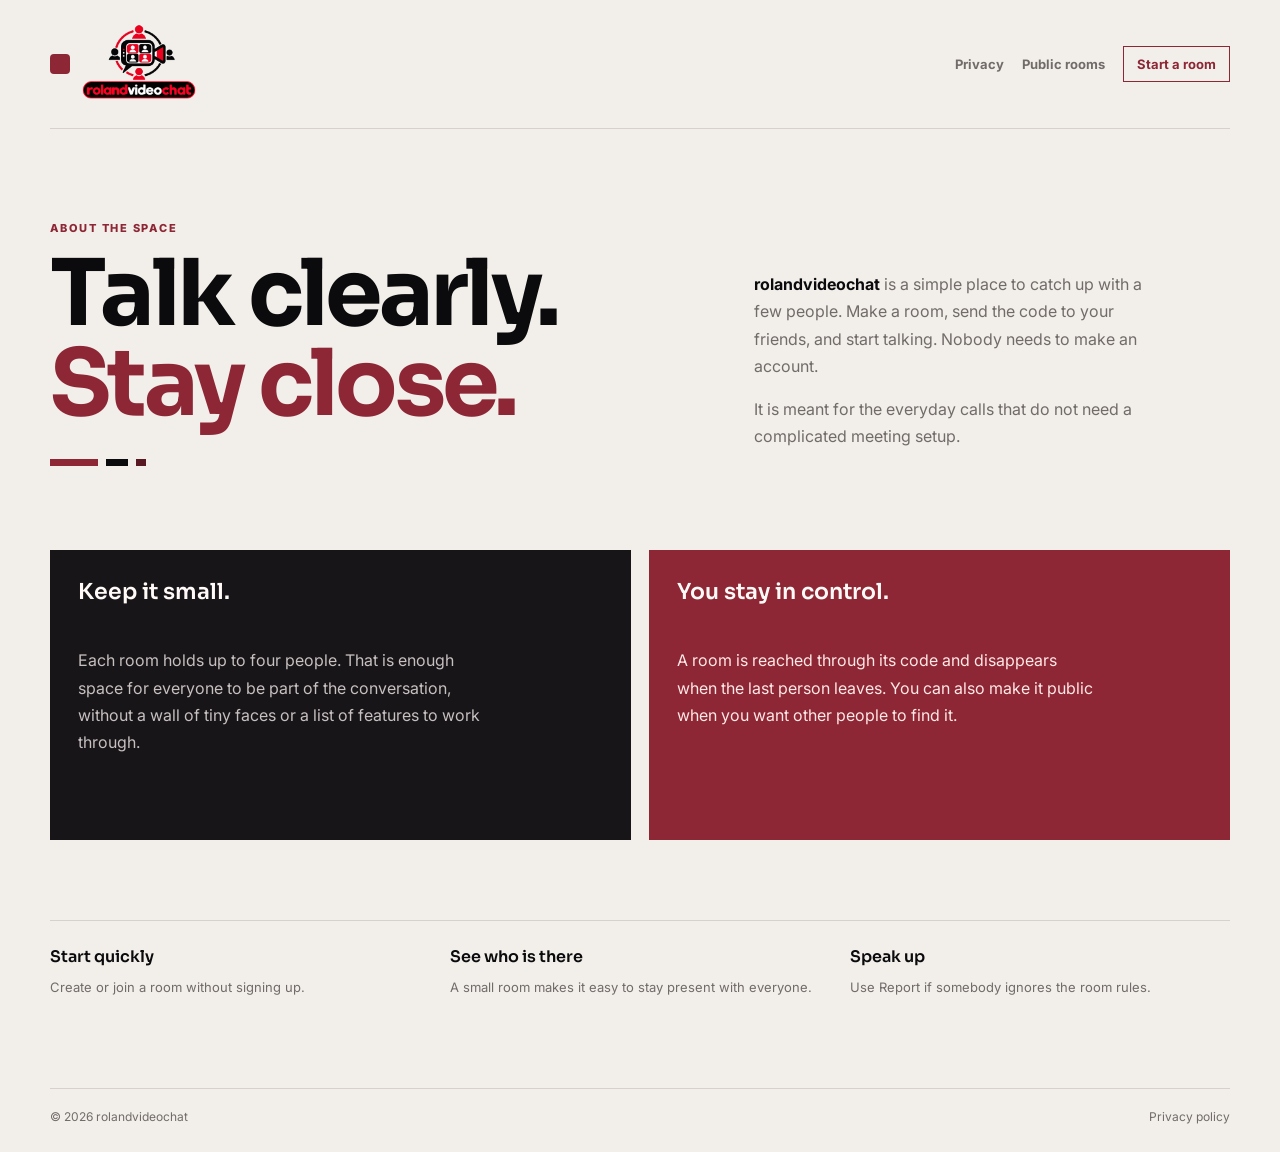
==== about.html @ 99528229 "Add files via upload" ====
<!DOCTYPE html>
<html lang="en">
<head>
<meta charset="UTF-8">
<meta name="viewport" content="width=device-width, initial-scale=1.0">
<meta name="theme-color" content="#000000">
<link rel="icon" type="image/png" href="rolandvideochat.ico" />
<title>About - rolandvideochat</title>
<link rel="preconnect" href="https://fonts.googleapis.com">
<link href="https://fonts.googleapis.com/css2?family=Sora:wght@500;600;700;800&family=Inter:wght@400;500;600;700&display=swap" rel="stylesheet">
<link rel="stylesheet" href="about.css">
</head>
<body>
<header class="site-header">
  <a class="brand" href="index.html"><span class="mark"></span><object data="rolandvideochat.png" type="image/png" height="80"></object></a>
  <nav class="nav" aria-label="Main navigation"><a href="privacy policy.html">Privacy</a><a href="public_rooms.html">Public rooms</a><a class="nav-cta" href="index.html">Start a room</a></nav>
</header>
<main class="about-main">
  <section class="hero">
    <div><p class="eyebrow">ABOUT THE SPACE</p><h1>Talk clearly.<br><span>Stay close.</span></h1><div class="signal" aria-hidden="true"><i></i><i></i><i></i></div></div>
    <div class="hero-copy"><p><strong>rolandvideochat</strong> is a simple place to catch up with a few people. Make a room, send the code to your friends, and start talking. Nobody needs to make an account.</p><p>It is meant for the everyday calls that do not need a complicated meeting setup.</p></div>
  </section>
  <section class="story"><article class="story-card"><h2>Keep it small.</h2><p>Each room holds up to four people. That is enough space for everyone to be part of the conversation, without a wall of tiny faces or a list of features to work through.</p></article><article class="story-card accent"><h2>You stay in control.</h2><p>A room is reached through its code and disappears when the last person leaves. You can also make it public when you want other people to find it.</p></article></section>
  <section class="principles" aria-label="How it works"><div class="principle"><strong>Start quickly</strong><span>Create or join a room without signing up.</span></div><div class="principle"><strong>See who is there</strong><span>A small room makes it easy to stay present with everyone.</span></div><div class="principle"><strong>Speak up</strong><span>Use Report if somebody ignores the room rules.</span></div></section>
</main>
<footer class="site-footer"><span>© 2026 rolandvideochat</span><a href="privacy policy.html">Privacy policy</a></footer>
</body>
</html>
---- about.css ----
:root { --ink:#0b0b0d; --paper:#f2eee9; --panel:#171517; --line:#d8d0ca; --red:#8d2635; --red-dark:#581923; --muted:#716b6a; --white:#fffaf7; }
* { box-sizing:border-box; }
html { scroll-behavior:smooth; }
body { margin:0; background:var(--paper); color:var(--ink); font-family:Inter,Arial,sans-serif; -webkit-font-smoothing:antialiased; }
a { color:inherit; }
.site-header { display:flex; align-items:center; justify-content:space-between; gap:20px; width:min(100% - 40px,1180px); margin:auto; padding:24px 0; }
.brand { display:flex; align-items:center; gap:9px; color:var(--ink); font:700 18px Sora,sans-serif; text-decoration:none; }.mark { width:20px; height:20px; border:2px solid var(--red); border-radius:4px; background:var(--red); }
.nav { display:flex; align-items:center; gap:18px; color:var(--muted); font-size:13px; font-weight:700; }.nav a { text-decoration:none; }.nav a:hover { color:var(--red); }.nav .nav-cta { border:1px solid var(--red); padding:9px 13px; color:var(--red); }.nav .nav-cta:hover { background:var(--red); color:var(--white); }
.about-main { width:min(100% - 40px,1180px); margin:auto; }.hero { display:grid; grid-template-columns:1.15fr .85fr; gap:60px; align-items:end; padding:92px 0 84px; border-top:1px solid var(--line); }.eyebrow { margin:0 0 14px; color:var(--red); font-size:11px; font-weight:800; letter-spacing:.16em; }.hero h1 { max-width:720px; margin:0; font:700 clamp(42px,8vw,92px)/.98 Sora,sans-serif; letter-spacing:-.04em; }.hero h1 span { color:var(--red); }.hero-copy { max-width:390px; color:var(--muted); font-size:16px; line-height:1.7; }.hero-copy strong { color:var(--ink); }.signal { display:flex; gap:8px; margin-top:30px; }.signal i { display:block; width:48px; height:7px; background:var(--red); }.signal i:nth-child(2) { width:22px; background:var(--ink); }.signal i:nth-child(3) { width:10px; background:var(--red-dark); }
.story { display:grid; grid-template-columns:1fr 1fr; gap:18px; padding-bottom:80px; }.story-card { min-height:290px; padding:28px; background:var(--panel); color:var(--white); }.story-card.accent { background:var(--red); }.story-card h2 { margin:0 0 42px; font:600 22px Sora,sans-serif; }.story-card p { max-width:420px; margin:0; color:#c7bfc0; line-height:1.7; }.story-card.accent p { color:#ffe8e5; }.principles { display:grid; grid-template-columns:repeat(3,1fr); gap:20px; border-top:1px solid var(--line); padding:25px 0 90px; }.principle strong { display:block; margin-bottom:9px; font:600 16px Sora,sans-serif; }.principle span { color:var(--muted); font-size:13px; line-height:1.6; }
.site-footer { display:flex; justify-content:space-between; gap:20px; width:min(100% - 40px,1180px); margin:auto; border-top:1px solid var(--line); padding:20px 0 28px; color:var(--muted); font-size:12px; }.site-footer a { text-decoration:none; }.site-footer a:hover { color:var(--red); }
@media (max-width:700px) { .site-header,.about-main,.site-footer { width:min(100% - 24px,1180px); }.nav { gap:10px; }.nav a:not(.nav-cta) { display:none; }.hero { display:block; padding:60px 0 58px; }.hero h1 { font-size:clamp(42px,14vw,70px); }.hero-copy { margin-top:28px; }.story { grid-template-columns:1fr; }.story-card { min-height:240px; }.principles { grid-template-columns:1fr; gap:26px; padding-bottom:60px; }.site-footer { flex-direction:column; } }
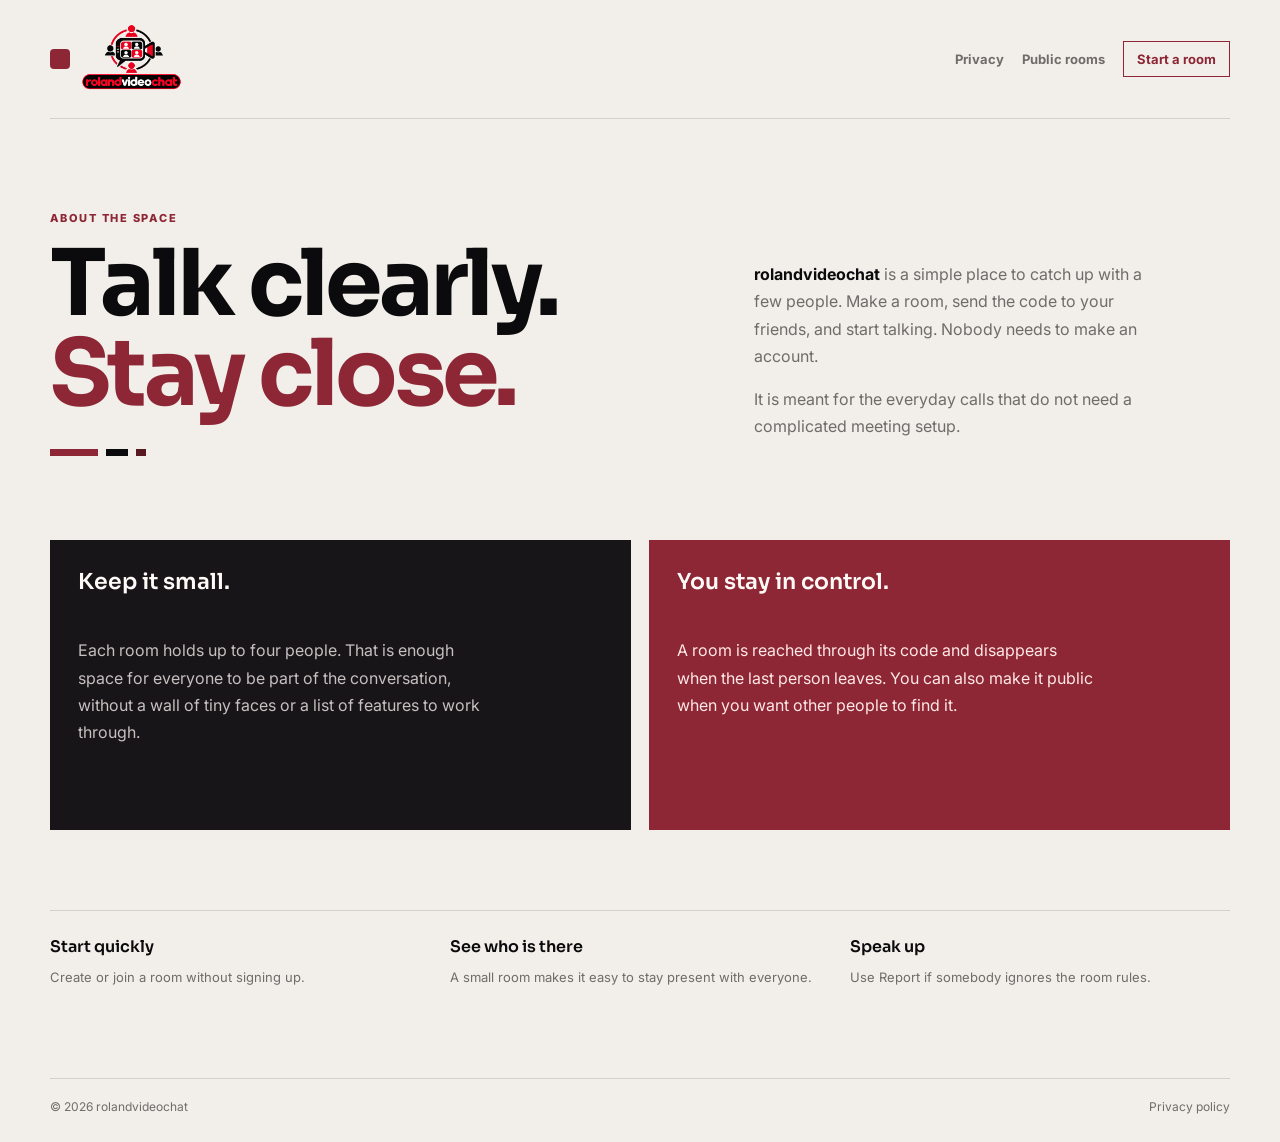
==== commit b5918095: "Fix HTML structure and update image height" ====
--- a/about.html
+++ b/about.html
@@ -12,7 +12,7 @@
 </head>
 <body>
 <header class="site-header">
-  <a class="brand" href="index.html"><span class="mark"></span><object data="rolandvideochat.png" type="image/png" height="80"></object></a>
+  <a class="brand" href="index.html"><span class="mark"></span><object data="rolandvideochat.png" type="image/png" height="70"></object></a>
   <nav class="nav" aria-label="Main navigation"><a href="privacy policy.html">Privacy</a><a href="public_rooms.html">Public rooms</a><a class="nav-cta" href="index.html">Start a room</a></nav>
 </header>
 <main class="about-main">
